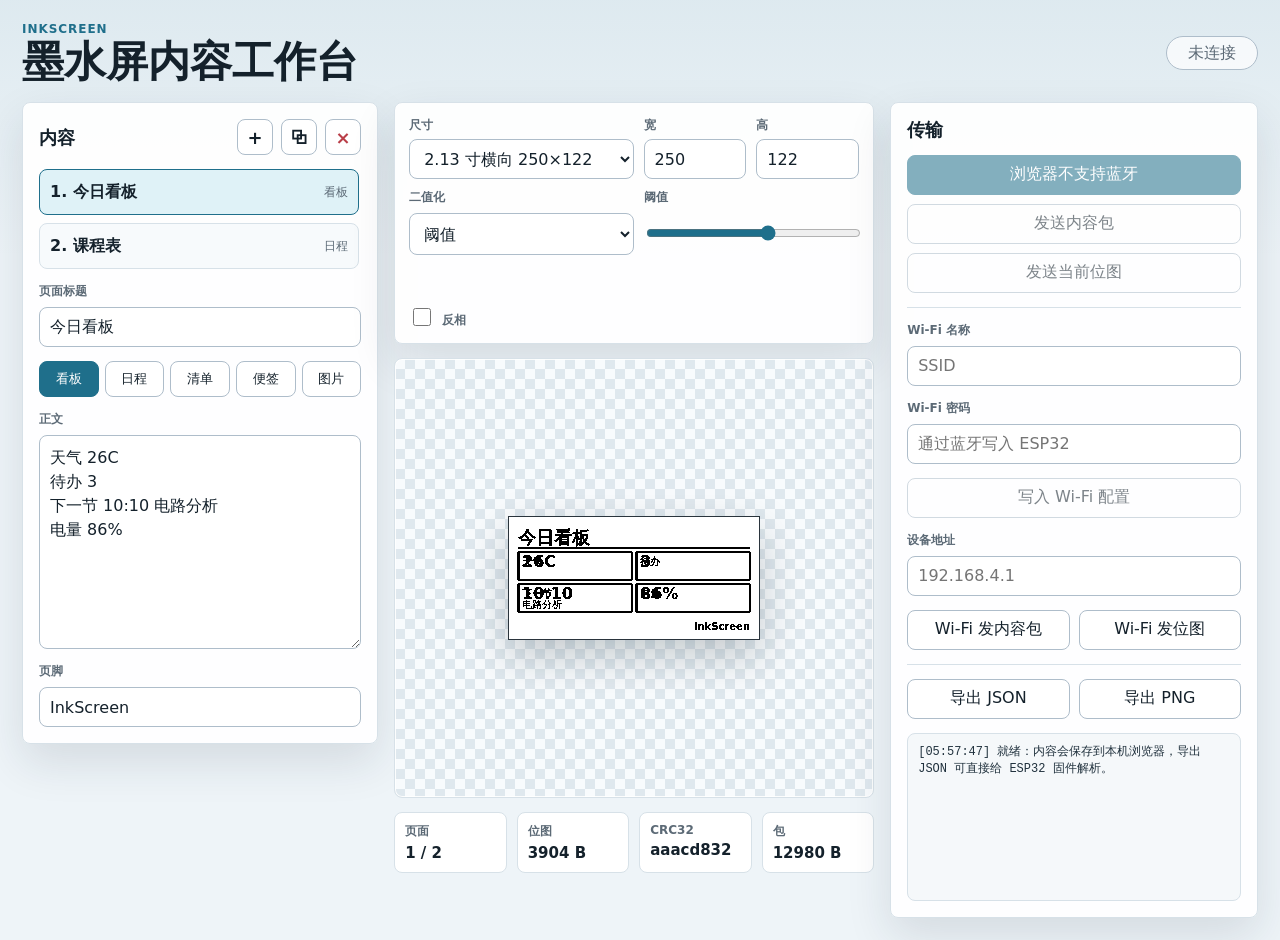
==== index.html @ ac622b63 "Build InkScreen Studio mobile tool" ====
<!doctype html>
<html lang="zh-CN">
  <head>
    <meta charset="utf-8">
    <meta name="viewport" content="width=device-width, initial-scale=1, viewport-fit=cover">
    <meta name="theme-color" content="#eef4f8">
    <title>InkScreen Studio</title>
    <link rel="manifest" href="./manifest.json">
    <link rel="stylesheet" href="./styles.css">
  </head>
  <body>
    <main class="app-shell">
      <header class="topbar">
        <div>
          <p class="eyebrow">InkScreen</p>
          <h1>墨水屏内容工作台</h1>
        </div>
        <div class="status-pill" id="connectionStatus">未连接</div>
      </header>

      <section class="workspace">
        <aside class="panel editor-panel">
          <div class="panel-head">
            <h2>内容</h2>
            <div class="mini-actions">
              <button id="addPageButton" class="icon-button" type="button" title="新增页面" aria-label="新增页面">+</button>
              <button id="duplicatePageButton" class="icon-button" type="button" title="复制页面" aria-label="复制页面">⧉</button>
              <button id="deletePageButton" class="icon-button danger" type="button" title="删除页面" aria-label="删除页面">×</button>
            </div>
          </div>

          <div class="page-list" id="pageList" aria-label="页面列表"></div>

          <label class="field">
            <span>页面标题</span>
            <input id="pageTitleInput" type="text" maxlength="40" autocomplete="off">
          </label>

          <div class="segmented" role="tablist" aria-label="页面类型">
            <button class="segment active" type="button" data-kind="dashboard">看板</button>
            <button class="segment" type="button" data-kind="agenda">日程</button>
            <button class="segment" type="button" data-kind="checklist">清单</button>
            <button class="segment" type="button" data-kind="quote">便签</button>
            <button class="segment" type="button" data-kind="image">图片</button>
          </div>

          <label class="field">
            <span>正文</span>
            <textarea id="bodyInput" rows="8" spellcheck="false"></textarea>
          </label>

          <label class="field">
            <span>页脚</span>
            <input id="footerInput" type="text" maxlength="32" autocomplete="off">
          </label>

          <label class="field image-field" id="imageField">
            <span>图片</span>
            <input id="imageInput" type="file" accept="image/*">
          </label>
        </aside>

        <section class="preview-column">
          <div class="panel toolbar">
            <label class="field compact">
              <span>尺寸</span>
              <select id="presetInput">
                <option value="250x122">2.13 寸横向 250×122</option>
                <option value="122x250">2.13 寸纵向 122×250</option>
                <option value="296x128">2.9 寸 296×128</option>
                <option value="400x300">4.2 寸 400×300</option>
                <option value="custom">自定义</option>
              </select>
            </label>
            <label class="field compact">
              <span>宽</span>
              <input id="widthInput" type="number" min="64" max="1200" step="1" value="250">
            </label>
            <label class="field compact">
              <span>高</span>
              <input id="heightInput" type="number" min="64" max="1200" step="1" value="122">
            </label>
            <label class="field compact">
              <span>二值化</span>
              <select id="ditherInput">
                <option value="threshold">阈值</option>
                <option value="floyd">抖动</option>
              </select>
            </label>
            <label class="field compact threshold-field">
              <span>阈值</span>
              <input id="thresholdInput" type="range" min="64" max="224" value="156">
            </label>
            <label class="toggle">
              <input id="invertInput" type="checkbox">
              <span>反相</span>
            </label>
          </div>

          <div class="preview-frame">
            <canvas id="previewCanvas" width="250" height="122"></canvas>
          </div>

          <div class="metric-strip">
            <div>
              <span>页面</span>
              <strong id="pageMetric">1 / 1</strong>
            </div>
            <div>
              <span>位图</span>
              <strong id="payloadSize">3813 B</strong>
            </div>
            <div>
              <span>CRC32</span>
              <strong id="crcValue">-</strong>
            </div>
            <div>
              <span>包</span>
              <strong id="packageSize">-</strong>
            </div>
          </div>
        </section>

        <aside class="panel transport-panel">
          <div class="panel-head">
            <h2>传输</h2>
          </div>

          <div class="action-group">
            <button id="bleConnectButton" class="primary" type="button">连接蓝牙</button>
            <button id="blePackageButton" type="button">发送内容包</button>
            <button id="bleBitmapButton" type="button">发送当前位图</button>
          </div>

          <div class="divider"></div>

          <label class="field">
            <span>Wi-Fi 名称</span>
            <input id="ssidInput" type="text" autocomplete="off" placeholder="SSID">
          </label>
          <label class="field">
            <span>Wi-Fi 密码</span>
            <input id="passwordInput" type="password" autocomplete="current-password" placeholder="通过蓝牙写入 ESP32">
          </label>
          <button id="wifiConfigButton" type="button">写入 Wi-Fi 配置</button>

          <label class="field">
            <span>设备地址</span>
            <input id="deviceIpInput" type="text" inputmode="url" autocomplete="off" placeholder="192.168.4.1">
          </label>
          <div class="action-grid">
            <button id="wifiPackageButton" type="button">Wi-Fi 发内容包</button>
            <button id="wifiBitmapButton" type="button">Wi-Fi 发位图</button>
          </div>

          <div class="divider"></div>

          <div class="action-grid">
            <button id="downloadPackageButton" type="button">导出 JSON</button>
            <button id="downloadPngButton" type="button">导出 PNG</button>
          </div>

          <pre id="logOutput" class="log-output" aria-live="polite"></pre>
        </aside>
      </section>
    </main>

    <script src="./app.js" defer></script>
  </body>
</html>
---- styles.css ----
:root {
  color-scheme: light;
  --bg: #eef4f8;
  --surface: #ffffff;
  --surface-soft: #f7fafc;
  --ink: #14212b;
  --muted: #5c6a76;
  --line: #d7e1e8;
  --line-strong: #aebdca;
  --accent: #1f6f8b;
  --accent-strong: #155a71;
  --accent-soft: #dff2f7;
  --warm: #e36f3e;
  --danger: #b93e48;
  --shadow: 0 18px 45px rgba(24, 43, 58, 0.12);
  font-family: Inter, ui-sans-serif, system-ui, -apple-system, BlinkMacSystemFont, "Segoe UI", sans-serif;
}

* {
  box-sizing: border-box;
}

html {
  min-height: 100%;
  background: var(--bg);
}

body {
  min-height: 100%;
  margin: 0;
  color: var(--ink);
  background:
    linear-gradient(180deg, rgba(31, 111, 139, 0.08), rgba(31, 111, 139, 0) 260px),
    var(--bg);
}

button,
input,
select,
textarea {
  font: inherit;
}

button {
  min-height: 40px;
  border: 1px solid var(--line-strong);
  border-radius: 8px;
  padding: 0 14px;
  color: var(--ink);
  background: var(--surface);
  cursor: pointer;
  white-space: nowrap;
  transition: border-color 140ms ease, background 140ms ease, color 140ms ease, transform 140ms ease;
}

button:hover:not(:disabled) {
  border-color: var(--accent);
  background: #f5fbfd;
}

button:active:not(:disabled) {
  transform: translateY(1px);
}

button:disabled {
  cursor: not-allowed;
  opacity: 0.55;
}

button.primary {
  border-color: var(--accent);
  color: #ffffff;
  background: var(--accent);
}

button.primary:hover:not(:disabled) {
  background: var(--accent-strong);
}

.app-shell {
  width: min(1500px, 100%);
  min-height: 100vh;
  margin: 0 auto;
  padding: 22px;
}

.topbar {
  display: flex;
  align-items: center;
  justify-content: space-between;
  gap: 18px;
  margin-bottom: 18px;
}

.eyebrow {
  margin: 0 0 3px;
  color: var(--accent);
  font-size: 12px;
  font-weight: 800;
  letter-spacing: 0.08em;
  text-transform: uppercase;
}

h1,
h2 {
  margin: 0;
  letter-spacing: 0;
}

h1 {
  font-size: clamp(26px, 3.6vw, 42px);
  line-height: 1.08;
}

h2 {
  font-size: 18px;
  line-height: 1.2;
}

.status-pill {
  display: inline-flex;
  align-items: center;
  justify-content: center;
  min-height: 34px;
  min-width: 92px;
  border: 1px solid var(--line-strong);
  border-radius: 999px;
  padding: 0 14px;
  color: var(--muted);
  background: rgba(255, 255, 255, 0.72);
}

.status-pill.is-connected {
  border-color: #78a96b;
  color: #315d27;
  background: #edf7ea;
}

.workspace {
  display: grid;
  grid-template-columns: minmax(280px, 0.92fr) minmax(360px, 1.24fr) minmax(280px, 0.95fr);
  gap: 16px;
  align-items: start;
}

.panel {
  border: 1px solid var(--line);
  border-radius: 8px;
  background: rgba(255, 255, 255, 0.94);
  box-shadow: var(--shadow);
}

.editor-panel,
.transport-panel {
  display: grid;
  gap: 14px;
  padding: 16px;
}

.panel-head {
  display: flex;
  align-items: center;
  justify-content: space-between;
  gap: 12px;
}

.mini-actions {
  display: flex;
  gap: 8px;
}

.icon-button {
  width: 36px;
  min-width: 36px;
  height: 36px;
  min-height: 36px;
  padding: 0;
  display: inline-grid;
  place-items: center;
  font-size: 18px;
  font-weight: 800;
}

.icon-button.danger {
  color: var(--danger);
}

.page-list {
  display: grid;
  gap: 8px;
  max-height: 210px;
  overflow: auto;
  padding-right: 2px;
}

.page-item {
  display: grid;
  grid-template-columns: 1fr auto;
  align-items: center;
  gap: 10px;
  min-height: 46px;
  width: 100%;
  border-color: var(--line);
  padding: 6px 10px;
  text-align: left;
  background: var(--surface-soft);
}

.page-item.is-active {
  border-color: var(--accent);
  background: var(--accent-soft);
}

.page-title {
  min-width: 0;
  overflow: hidden;
  color: var(--ink);
  font-weight: 750;
  text-overflow: ellipsis;
}

.page-kind {
  color: var(--muted);
  font-size: 12px;
}

.field {
  display: grid;
  gap: 7px;
  min-width: 0;
}

.field > span,
.toggle > span {
  color: var(--muted);
  font-size: 12px;
  font-weight: 750;
}

input,
select,
textarea {
  width: 100%;
  border: 1px solid var(--line-strong);
  border-radius: 8px;
  color: var(--ink);
  background: #ffffff;
  outline: none;
}

input,
select {
  min-height: 40px;
  padding: 0 10px;
}

textarea {
  min-height: 180px;
  resize: vertical;
  padding: 10px;
  line-height: 1.5;
}

input:focus,
select:focus,
textarea:focus {
  border-color: var(--accent);
  box-shadow: 0 0 0 3px rgba(31, 111, 139, 0.13);
}

.segmented {
  display: grid;
  grid-template-columns: repeat(5, minmax(0, 1fr));
  gap: 6px;
}

.segment {
  min-width: 0;
  min-height: 36px;
  padding: 0 6px;
  font-size: 13px;
}

.segment.active {
  border-color: var(--accent);
  color: #ffffff;
  background: var(--accent);
}

.image-field.is-hidden {
  display: none;
}

.preview-column {
  display: grid;
  gap: 14px;
}

.toolbar {
  display: grid;
  grid-template-columns: minmax(160px, 1.2fr) minmax(76px, 0.55fr) minmax(76px, 0.55fr);
  gap: 10px;
  padding: 14px;
}

.field.compact {
  gap: 5px;
}

.threshold-field {
  grid-column: span 2;
}

input[type="range"] {
  padding: 0;
  accent-color: var(--accent);
}

.toggle {
  display: flex;
  align-items: end;
  gap: 8px;
  min-height: 64px;
}

.toggle input {
  width: 18px;
  min-height: 18px;
  accent-color: var(--accent);
}

.preview-frame {
  display: grid;
  place-items: center;
  min-height: 440px;
  border: 1px solid var(--line);
  border-radius: 8px;
  padding: 22px;
  background:
    linear-gradient(45deg, #dfe8ee 25%, transparent 25%),
    linear-gradient(-45deg, #dfe8ee 25%, transparent 25%),
    linear-gradient(45deg, transparent 75%, #dfe8ee 75%),
    linear-gradient(-45deg, transparent 75%, #dfe8ee 75%),
    #f8fbfd;
  background-position: 0 0, 0 10px, 10px -10px, -10px 0;
  background-size: 20px 20px;
  box-shadow: inset 0 0 0 1px rgba(255, 255, 255, 0.9);
}

#previewCanvas {
  max-width: 100%;
  max-height: min(70vh, 520px);
  border: 1px solid #2a343c;
  background: #ffffff;
  image-rendering: pixelated;
  box-shadow: 0 16px 40px rgba(13, 27, 37, 0.22);
}

.metric-strip {
  display: grid;
  grid-template-columns: repeat(4, minmax(0, 1fr));
  gap: 10px;
}

.metric-strip > div {
  min-width: 0;
  border: 1px solid var(--line);
  border-radius: 8px;
  padding: 10px;
  background: var(--surface);
}

.metric-strip span {
  display: block;
  margin-bottom: 4px;
  color: var(--muted);
  font-size: 12px;
  font-weight: 750;
}

.metric-strip strong {
  display: block;
  overflow: hidden;
  font-size: 15px;
  text-overflow: ellipsis;
}

.action-group,
.action-grid {
  display: grid;
  gap: 9px;
}

.action-grid {
  grid-template-columns: repeat(2, minmax(0, 1fr));
}

.action-grid button {
  min-width: 0;
  padding-inline: 10px;
}

.divider {
  height: 1px;
  background: var(--line);
}

.log-output {
  min-height: 168px;
  max-height: 250px;
  margin: 0;
  overflow: auto;
  border: 1px solid var(--line);
  border-radius: 8px;
  padding: 10px;
  color: #20313d;
  background: #f5f8fa;
  font: 12px/1.45 ui-monospace, SFMono-Regular, Menlo, Consolas, monospace;
  white-space: pre-wrap;
}

@media (max-width: 1180px) {
  .workspace {
    grid-template-columns: minmax(280px, 0.95fr) minmax(420px, 1.25fr);
  }

  .transport-panel {
    grid-column: 1 / -1;
  }
}

@media (max-width: 820px) {
  .app-shell {
    padding: 14px;
  }

  .topbar {
    align-items: flex-start;
    flex-direction: column;
  }

  .workspace {
    grid-template-columns: 1fr;
  }

  .toolbar {
    grid-template-columns: repeat(2, minmax(0, 1fr));
  }

  .threshold-field,
  .toggle {
    grid-column: span 1;
  }

  .preview-frame {
    min-height: 300px;
    padding: 14px;
  }

  .metric-strip {
    grid-template-columns: repeat(2, minmax(0, 1fr));
  }

  .segmented {
    grid-template-columns: repeat(3, minmax(0, 1fr));
  }
}

@media (max-width: 480px) {
  h1 {
    font-size: 26px;
  }

  .toolbar,
  .action-grid,
  .metric-strip {
    grid-template-columns: 1fr;
  }

  .segmented {
    grid-template-columns: repeat(2, minmax(0, 1fr));
  }
}
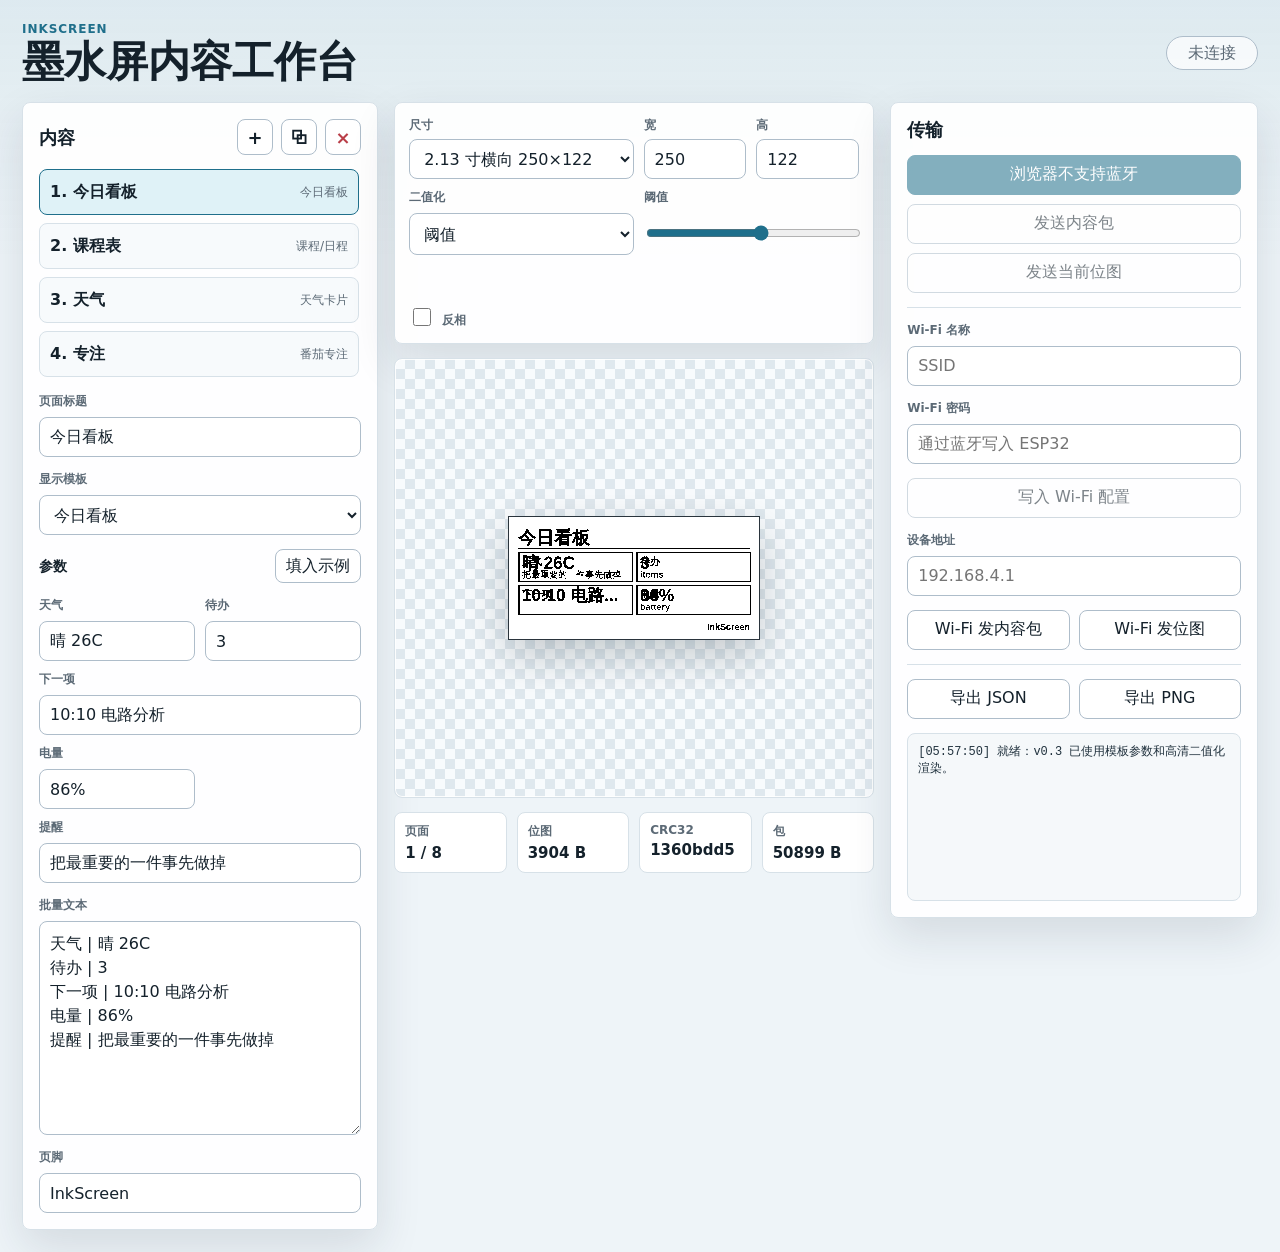
==== commit 013a57dc: "Improve e-paper rendering and template params" ====
--- a/index.html
+++ b/index.html
@@ -36,16 +36,20 @@
             <input id="pageTitleInput" type="text" maxlength="40" autocomplete="off">
           </label>
 
-          <div class="segmented" role="tablist" aria-label="页面类型">
-            <button class="segment active" type="button" data-kind="dashboard">看板</button>
-            <button class="segment" type="button" data-kind="agenda">日程</button>
-            <button class="segment" type="button" data-kind="checklist">清单</button>
-            <button class="segment" type="button" data-kind="quote">便签</button>
-            <button class="segment" type="button" data-kind="image">图片</button>
+          <label class="field">
+            <span>显示模板</span>
+            <select id="templateInput"></select>
+          </label>
+
+          <div class="param-head">
+            <h3>参数</h3>
+            <button id="sampleButton" type="button">填入示例</button>
           </div>
 
+          <div class="param-editor" id="paramEditor"></div>
+
           <label class="field">
-            <span>正文</span>
+            <span>批量文本</span>
             <textarea id="bodyInput" rows="8" spellcheck="false"></textarea>
           </label>
 
--- a/styles.css
+++ b/styles.css
@@ -102,7 +102,8 @@
 }
 
 h1,
-h2 {
+h2,
+h3 {
   margin: 0;
   letter-spacing: 0;
 }
@@ -114,6 +115,11 @@
 
 h2 {
   font-size: 18px;
+  line-height: 1.2;
+}
+
+h3 {
+  font-size: 14px;
   line-height: 1.2;
 }
 
@@ -289,6 +295,38 @@
 
 .image-field.is-hidden {
   display: none;
+}
+
+.param-head {
+  display: flex;
+  align-items: center;
+  justify-content: space-between;
+  gap: 10px;
+}
+
+.param-head button {
+  min-height: 34px;
+  padding-inline: 10px;
+}
+
+.param-editor {
+  display: grid;
+  grid-template-columns: repeat(2, minmax(0, 1fr));
+  gap: 10px;
+}
+
+.param-editor .field.wide {
+  grid-column: 1 / -1;
+}
+
+.param-editor textarea {
+  min-height: 92px;
+}
+
+.param-editor input[type="checkbox"] {
+  width: 18px;
+  min-height: 18px;
+  accent-color: var(--accent);
 }
 
 .preview-column {
@@ -464,6 +502,10 @@
   .segmented {
     grid-template-columns: repeat(3, minmax(0, 1fr));
   }
+
+  .param-editor {
+    grid-template-columns: 1fr;
+  }
 }
 
 @media (max-width: 480px) {
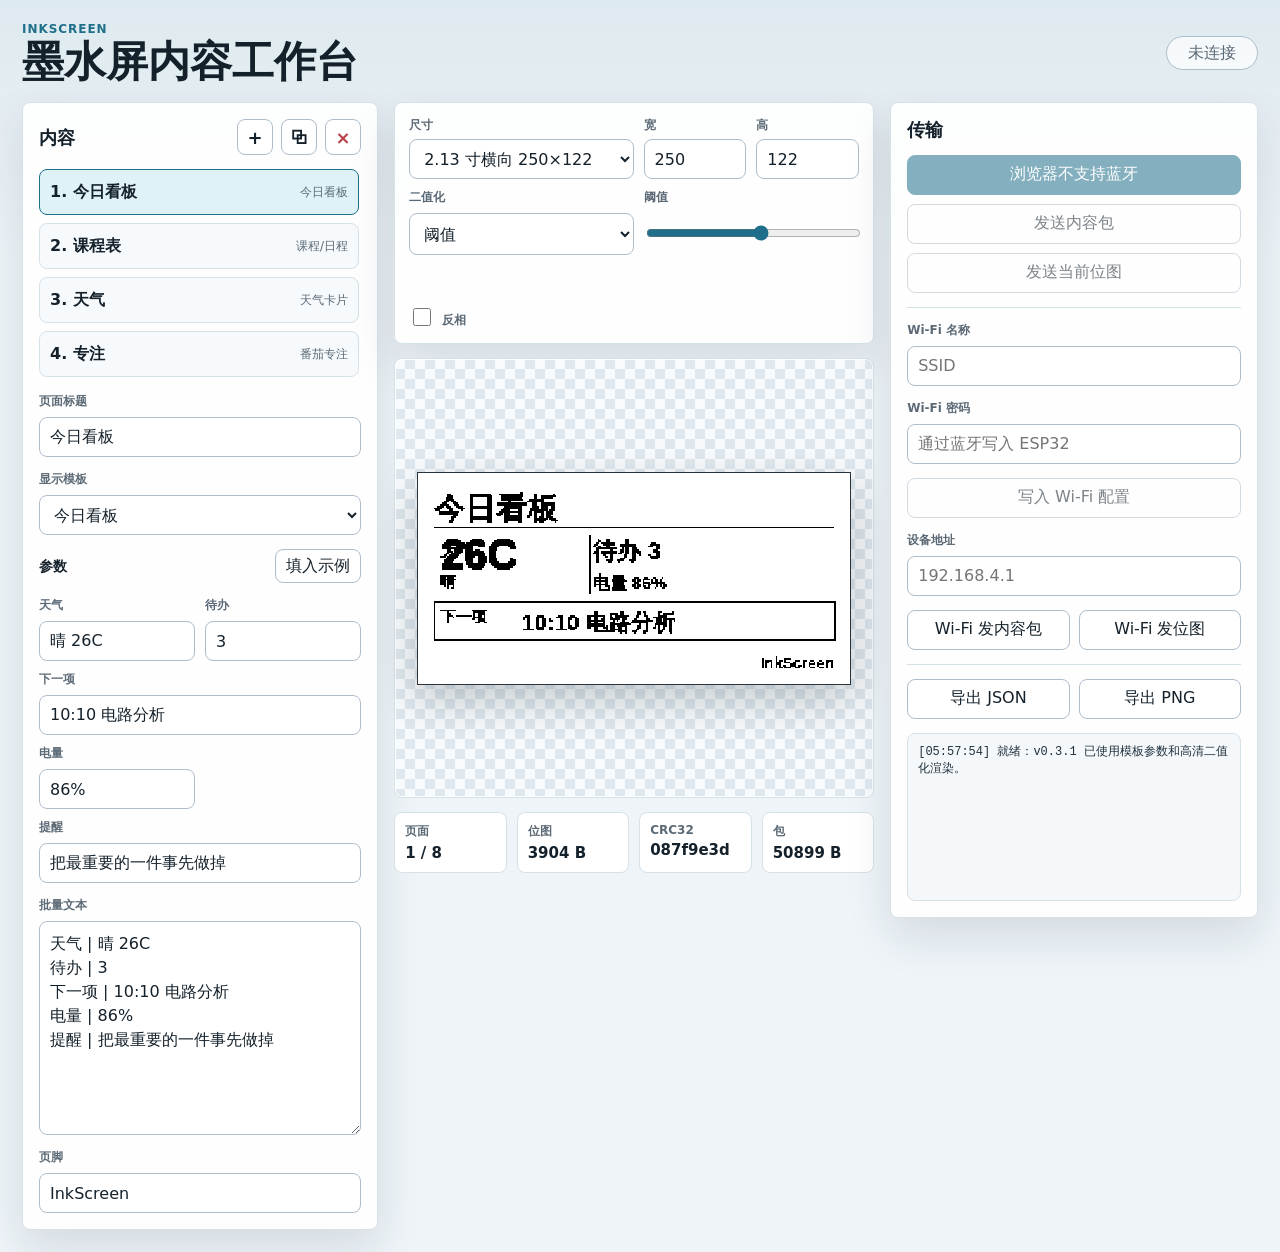
==== commit c7507ab8: "Fix e-paper preview clarity and cache refresh" ====
--- a/index.html
+++ b/index.html
@@ -5,8 +5,8 @@
     <meta name="viewport" content="width=device-width, initial-scale=1, viewport-fit=cover">
     <meta name="theme-color" content="#eef4f8">
     <title>InkScreen Studio</title>
-    <link rel="manifest" href="./manifest.json">
-    <link rel="stylesheet" href="./styles.css">
+    <link rel="manifest" href="./manifest.json?v=0.3.1">
+    <link rel="stylesheet" href="./styles.css?v=0.3.1">
   </head>
   <body>
     <main class="app-shell">
@@ -169,6 +169,6 @@
       </section>
     </main>
 
-    <script src="./app.js" defer></script>
+    <script src="./app.js?v=0.3.1" defer></script>
   </body>
 </html>
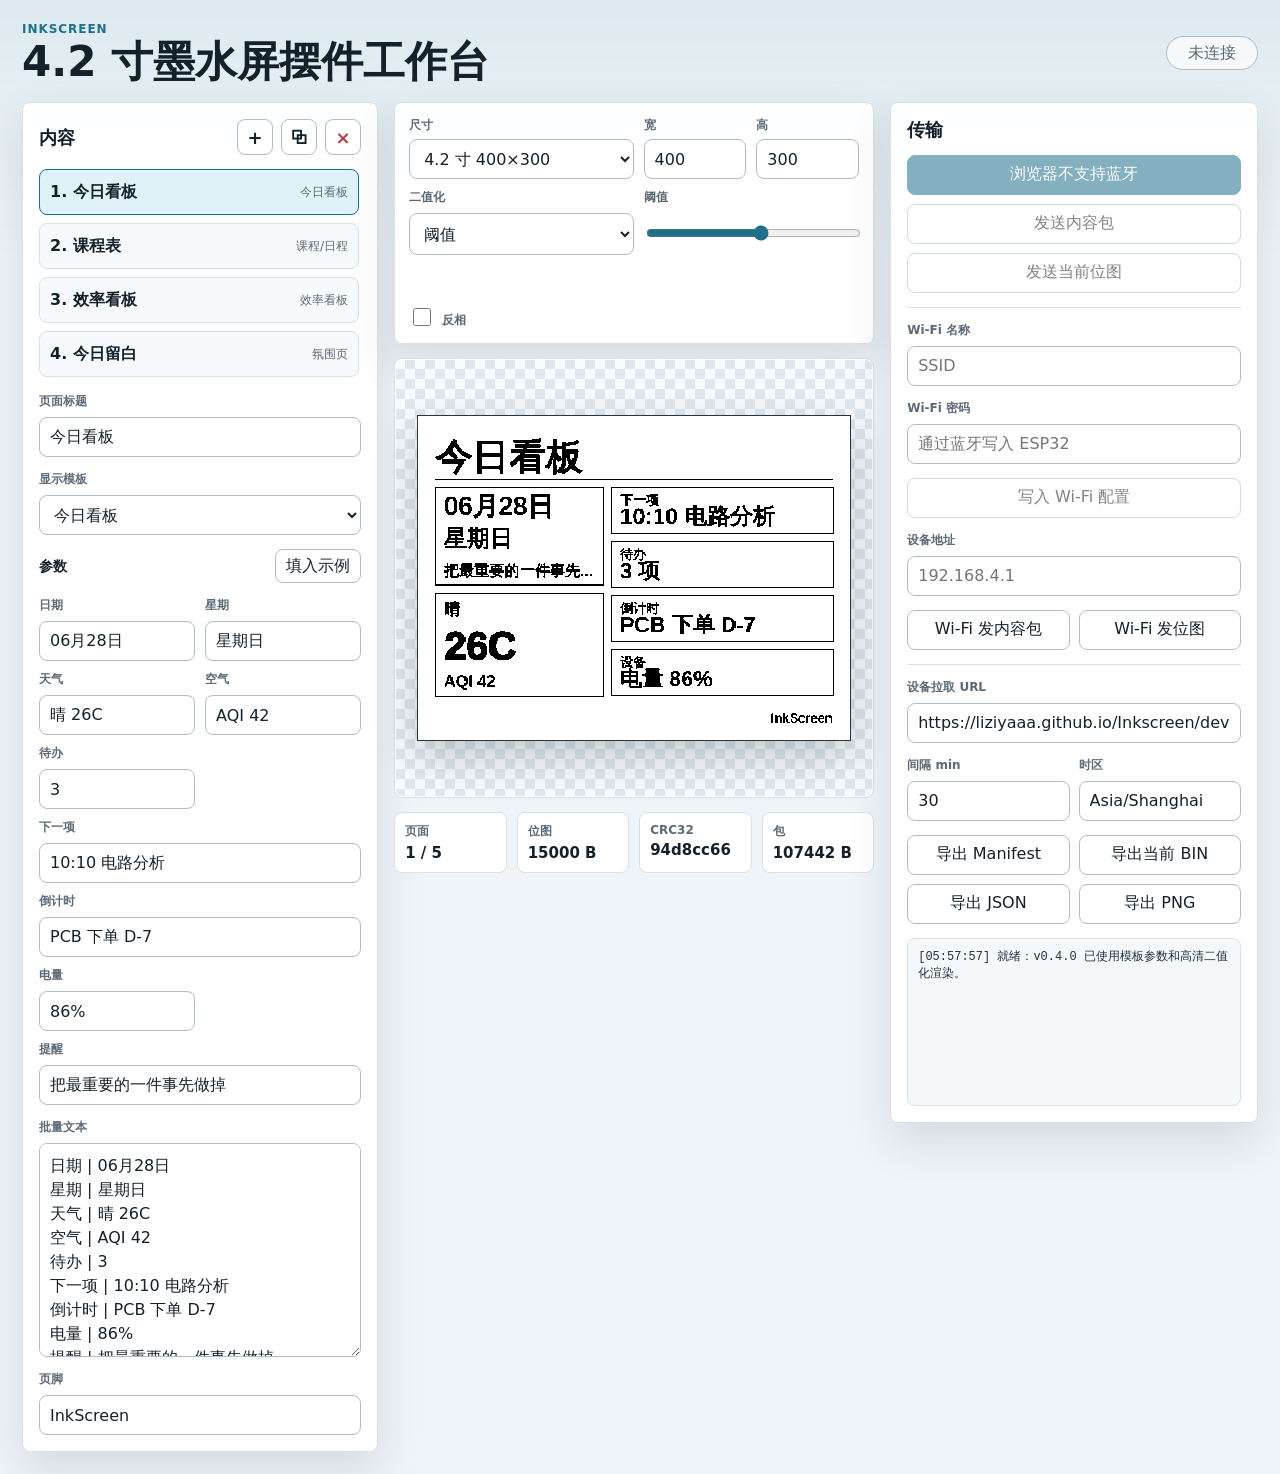
==== commit 6369956b: "Update studio for 4.2 inch ESP32 display" ====
--- a/index.html
+++ b/index.html
@@ -5,15 +5,15 @@
     <meta name="viewport" content="width=device-width, initial-scale=1, viewport-fit=cover">
     <meta name="theme-color" content="#eef4f8">
     <title>InkScreen Studio</title>
-    <link rel="manifest" href="./manifest.json?v=0.3.1">
-    <link rel="stylesheet" href="./styles.css?v=0.3.1">
+    <link rel="manifest" href="./manifest.json?v=0.4.0">
+    <link rel="stylesheet" href="./styles.css?v=0.4.0">
   </head>
   <body>
     <main class="app-shell">
       <header class="topbar">
         <div>
           <p class="eyebrow">InkScreen</p>
-          <h1>墨水屏内容工作台</h1>
+          <h1>4.2 寸墨水屏摆件工作台</h1>
         </div>
         <div class="status-pill" id="connectionStatus">未连接</div>
       </header>
@@ -69,20 +69,20 @@
             <label class="field compact">
               <span>尺寸</span>
               <select id="presetInput">
+                <option value="400x300">4.2 寸 400×300</option>
                 <option value="250x122">2.13 寸横向 250×122</option>
                 <option value="122x250">2.13 寸纵向 122×250</option>
                 <option value="296x128">2.9 寸 296×128</option>
-                <option value="400x300">4.2 寸 400×300</option>
                 <option value="custom">自定义</option>
               </select>
             </label>
             <label class="field compact">
               <span>宽</span>
-              <input id="widthInput" type="number" min="64" max="1200" step="1" value="250">
+              <input id="widthInput" type="number" min="64" max="1200" step="1" value="400">
             </label>
             <label class="field compact">
               <span>高</span>
-              <input id="heightInput" type="number" min="64" max="1200" step="1" value="122">
+              <input id="heightInput" type="number" min="64" max="1200" step="1" value="300">
             </label>
             <label class="field compact">
               <span>二值化</span>
@@ -102,7 +102,7 @@
           </div>
 
           <div class="preview-frame">
-            <canvas id="previewCanvas" width="250" height="122"></canvas>
+            <canvas id="previewCanvas" width="400" height="300"></canvas>
           </div>
 
           <div class="metric-strip">
@@ -112,7 +112,7 @@
             </div>
             <div>
               <span>位图</span>
-              <strong id="payloadSize">3813 B</strong>
+              <strong id="payloadSize">15000 B</strong>
             </div>
             <div>
               <span>CRC32</span>
@@ -159,7 +159,24 @@
 
           <div class="divider"></div>
 
+          <label class="field">
+            <span>设备拉取 URL</span>
+            <input id="manifestUrlInput" type="text" inputmode="url" autocomplete="off" placeholder="https://.../device/manifest.json">
+          </label>
+          <div class="auto-grid">
+            <label class="field">
+              <span>间隔 min</span>
+              <input id="updateIntervalInput" type="number" min="5" max="1440" step="5" value="30">
+            </label>
+            <label class="field">
+              <span>时区</span>
+              <input id="timezoneInput" type="text" autocomplete="off" value="Asia/Shanghai">
+            </label>
+          </div>
+
           <div class="action-grid">
+            <button id="downloadManifestButton" type="button">导出 Manifest</button>
+            <button id="downloadBinButton" type="button">导出当前 BIN</button>
             <button id="downloadPackageButton" type="button">导出 JSON</button>
             <button id="downloadPngButton" type="button">导出 PNG</button>
           </div>
@@ -169,6 +186,6 @@
       </section>
     </main>
 
-    <script src="./app.js?v=0.3.1" defer></script>
+    <script src="./app.js?v=0.4.0" defer></script>
   </body>
 </html>
--- a/styles.css
+++ b/styles.css
@@ -150,6 +150,7 @@
 }
 
 .panel {
+  min-width: 0;
   border: 1px solid var(--line);
   border-radius: 8px;
   background: rgba(255, 255, 255, 0.94);
@@ -168,10 +169,12 @@
   align-items: center;
   justify-content: space-between;
   gap: 12px;
+  min-width: 0;
 }
 
 .mini-actions {
   display: flex;
+  flex-shrink: 0;
   gap: 8px;
 }
 
@@ -201,7 +204,7 @@
 
 .page-item {
   display: grid;
-  grid-template-columns: 1fr auto;
+  grid-template-columns: minmax(0, 1fr) auto;
   align-items: center;
   gap: 10px;
   min-height: 46px;
@@ -424,12 +427,14 @@
 }
 
 .action-group,
-.action-grid {
+.action-grid,
+.auto-grid {
   display: grid;
   gap: 9px;
 }
 
-.action-grid {
+.action-grid,
+.auto-grid {
   grid-template-columns: repeat(2, minmax(0, 1fr));
 }
 
@@ -509,12 +514,78 @@
 }
 
 @media (max-width: 480px) {
+  html,
+  body {
+    max-width: 100%;
+    overflow-x: hidden;
+  }
+
   h1 {
     font-size: 26px;
   }
 
+  .app-shell {
+    width: 100vw;
+    max-width: 100vw;
+    padding: 10px;
+  }
+
+  .workspace,
+  .panel {
+    width: 100%;
+    max-width: calc(100vw - 20px);
+  }
+
+  .editor-panel,
+  .transport-panel,
+  .toolbar {
+    padding: 10px;
+  }
+
+  .mini-actions {
+    gap: 4px;
+  }
+
+  .panel-head,
+  .param-head {
+    align-items: flex-start;
+    flex-wrap: wrap;
+  }
+
+  .param-head {
+    display: grid;
+    grid-template-columns: 1fr;
+  }
+
+  .mini-actions,
+  .param-head button {
+    margin-top: 4px;
+  }
+
+  .mini-actions {
+    width: 100%;
+    justify-content: flex-start;
+  }
+
+  .icon-button {
+    width: 30px;
+    min-width: 30px;
+    height: 30px;
+    min-height: 30px;
+  }
+
+  .page-kind {
+    display: none;
+  }
+
+  .param-head button {
+    width: max-content;
+    padding-inline: 8px;
+  }
+
   .toolbar,
   .action-grid,
+  .auto-grid,
   .metric-strip {
     grid-template-columns: 1fr;
   }
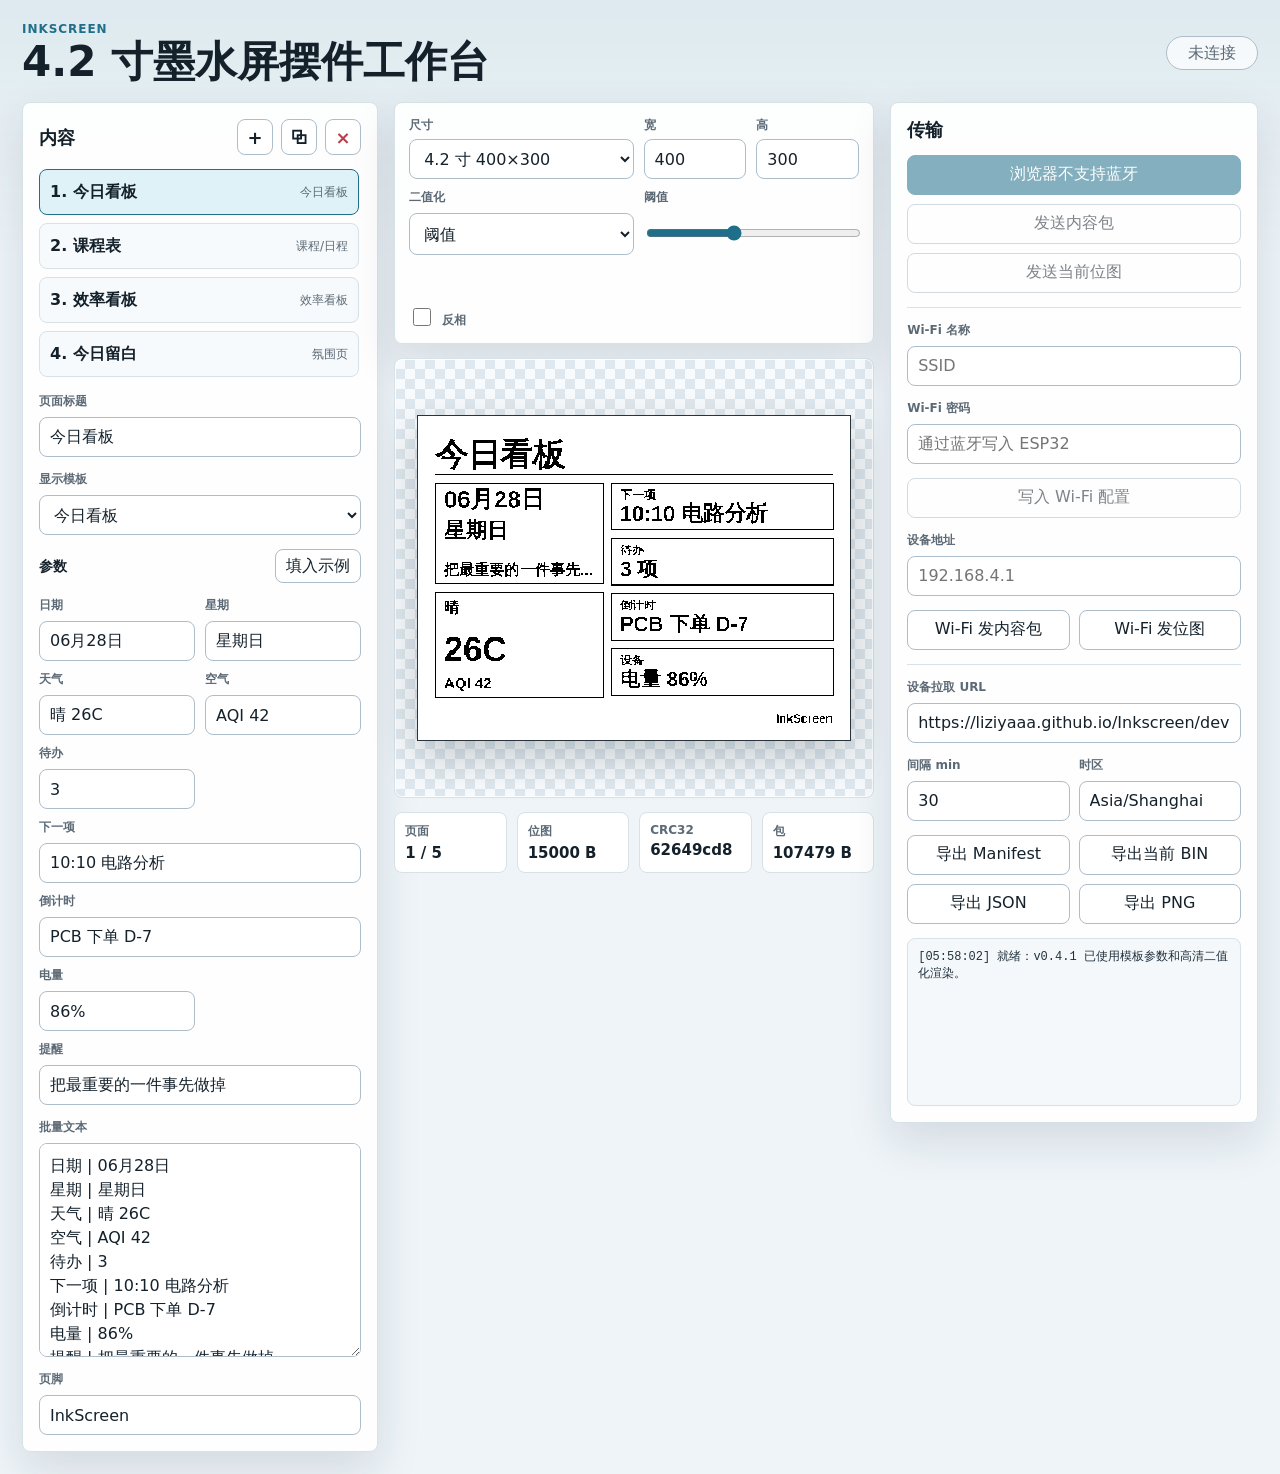
==== commit d91768ac: "Improve e-paper text rendering and template layout" ====
--- a/index.html
+++ b/index.html
@@ -5,8 +5,8 @@
     <meta name="viewport" content="width=device-width, initial-scale=1, viewport-fit=cover">
     <meta name="theme-color" content="#eef4f8">
     <title>InkScreen Studio</title>
-    <link rel="manifest" href="./manifest.json?v=0.4.0">
-    <link rel="stylesheet" href="./styles.css?v=0.4.0">
+    <link rel="manifest" href="./manifest.json?v=0.4.1">
+    <link rel="stylesheet" href="./styles.css?v=0.4.1">
   </head>
   <body>
     <main class="app-shell">
@@ -93,7 +93,7 @@
             </label>
             <label class="field compact threshold-field">
               <span>阈值</span>
-              <input id="thresholdInput" type="range" min="64" max="224" value="156">
+              <input id="thresholdInput" type="range" min="64" max="224" value="128">
             </label>
             <label class="toggle">
               <input id="invertInput" type="checkbox">
@@ -186,6 +186,6 @@
       </section>
     </main>
 
-    <script src="./app.js?v=0.4.0" defer></script>
+    <script src="./app.js?v=0.4.1" defer></script>
   </body>
 </html>
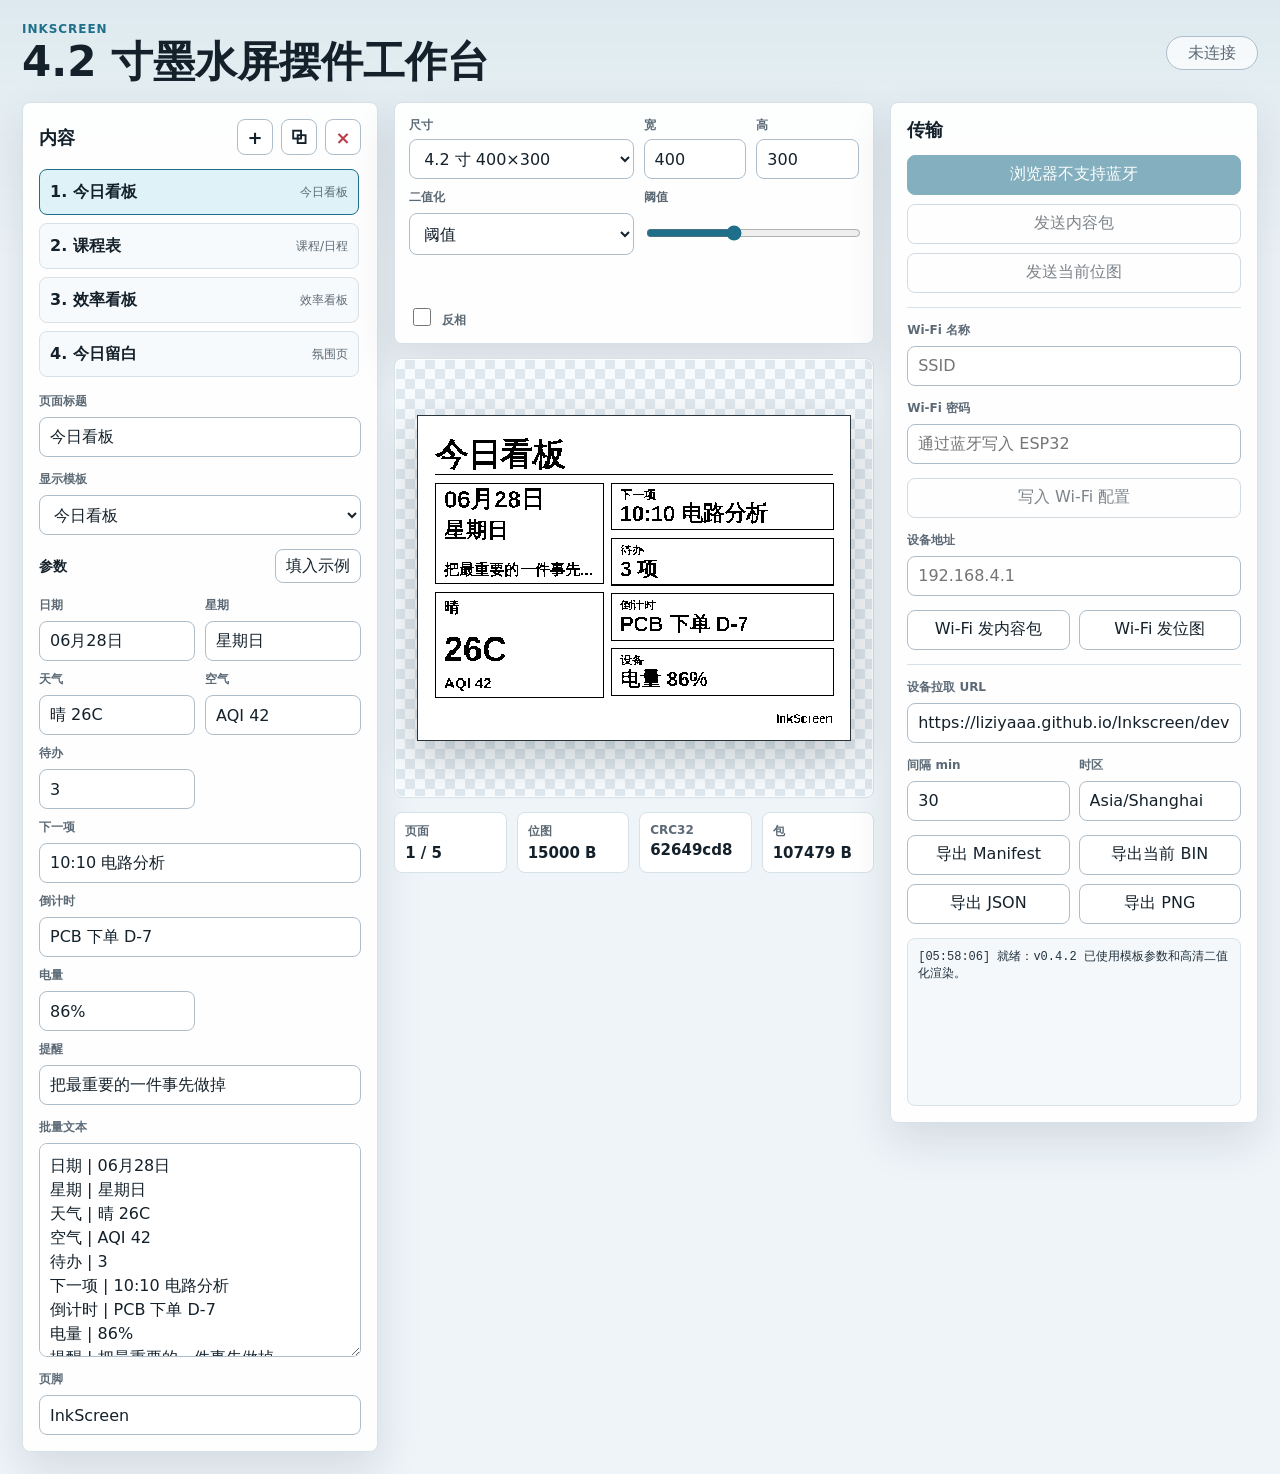
==== commit 3ba166e9: "Bump studio cache version" ====
--- a/index.html
+++ b/index.html
@@ -5,8 +5,8 @@
     <meta name="viewport" content="width=device-width, initial-scale=1, viewport-fit=cover">
     <meta name="theme-color" content="#eef4f8">
     <title>InkScreen Studio</title>
-    <link rel="manifest" href="./manifest.json?v=0.4.1">
-    <link rel="stylesheet" href="./styles.css?v=0.4.1">
+    <link rel="manifest" href="./manifest.json?v=0.4.2">
+    <link rel="stylesheet" href="./styles.css?v=0.4.2">
   </head>
   <body>
     <main class="app-shell">
@@ -186,6 +186,6 @@
       </section>
     </main>
 
-    <script src="./app.js?v=0.4.1" defer></script>
+    <script src="./app.js?v=0.4.2" defer></script>
   </body>
 </html>
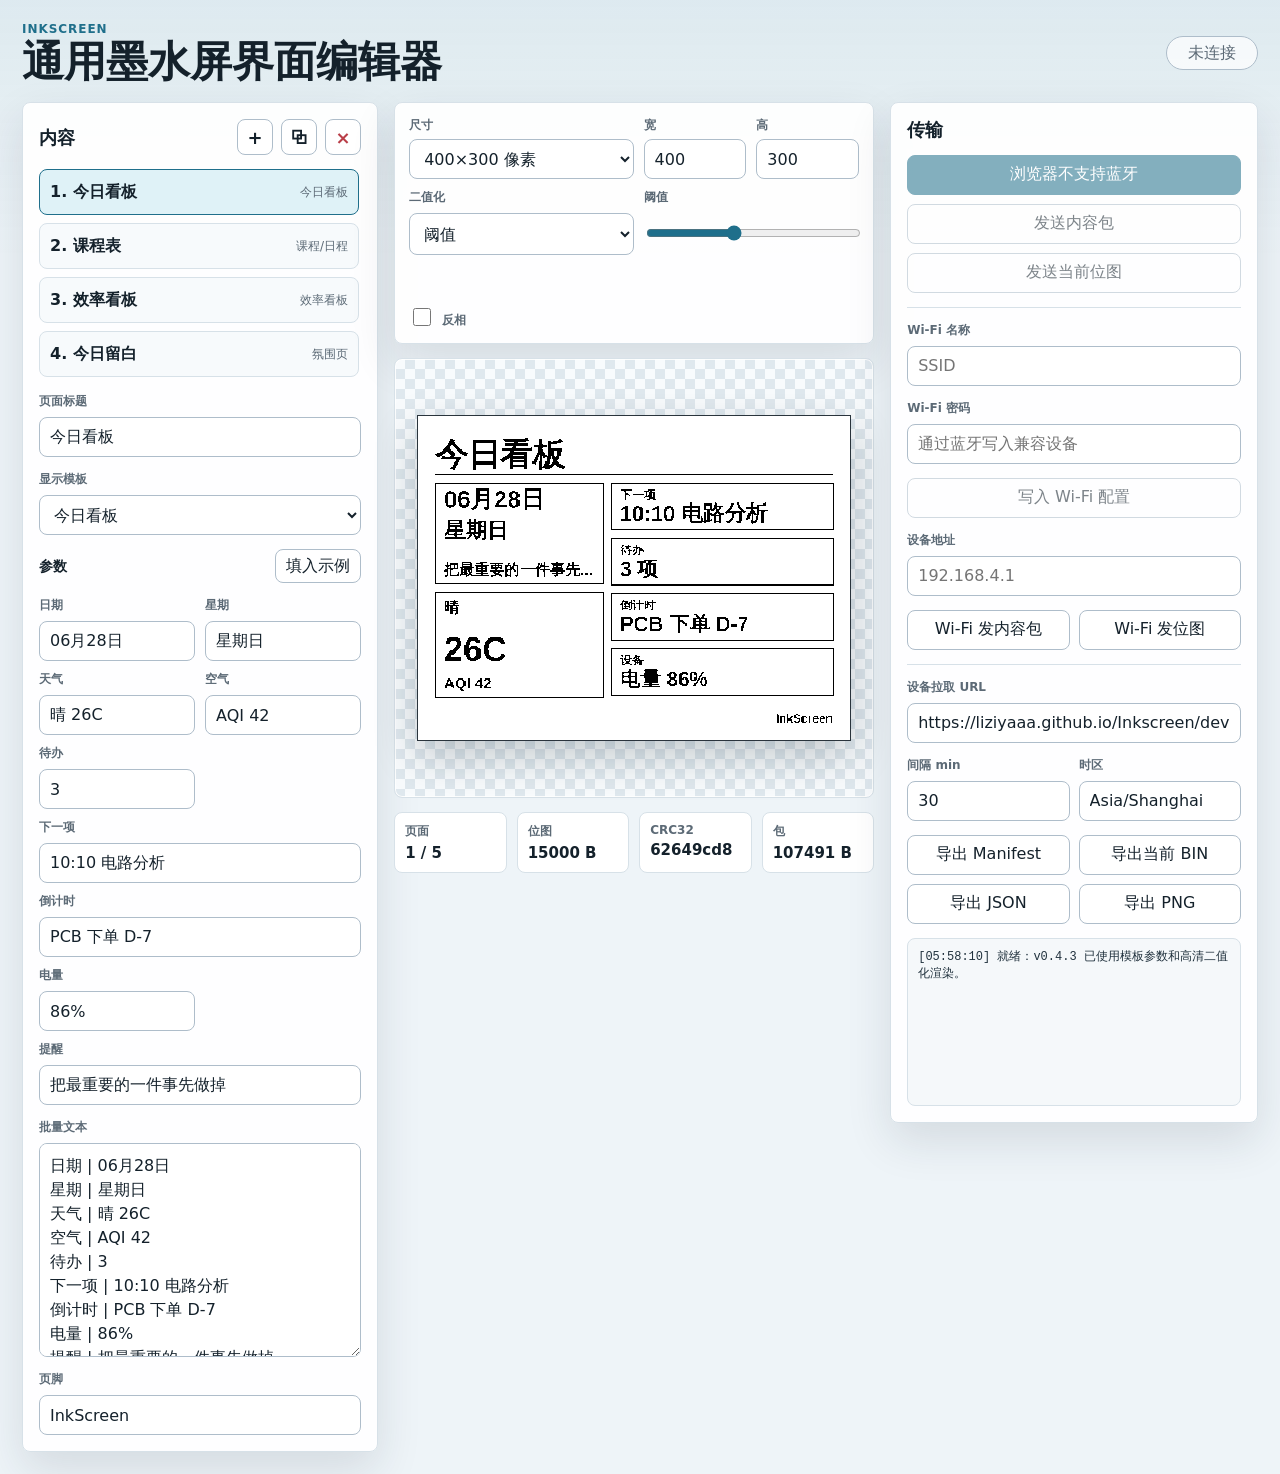
==== commit 50d2224d: "refactor: organize desk display project and general-purpose InkScreen editor" ====
--- a/index.html
+++ b/index.html
@@ -1,191 +1,30 @@
 <!doctype html>
 <html lang="zh-CN">
-  <head>
-    <meta charset="utf-8">
-    <meta name="viewport" content="width=device-width, initial-scale=1, viewport-fit=cover">
-    <meta name="theme-color" content="#eef4f8">
-    <title>InkScreen Studio</title>
-    <link rel="manifest" href="./manifest.json?v=0.4.2">
-    <link rel="stylesheet" href="./styles.css?v=0.4.2">
-  </head>
-  <body>
-    <main class="app-shell">
-      <header class="topbar">
-        <div>
-          <p class="eyebrow">InkScreen</p>
-          <h1>4.2 寸墨水屏摆件工作台</h1>
-        </div>
-        <div class="status-pill" id="connectionStatus">未连接</div>
-      </header>
-
-      <section class="workspace">
-        <aside class="panel editor-panel">
-          <div class="panel-head">
-            <h2>内容</h2>
-            <div class="mini-actions">
-              <button id="addPageButton" class="icon-button" type="button" title="新增页面" aria-label="新增页面">+</button>
-              <button id="duplicatePageButton" class="icon-button" type="button" title="复制页面" aria-label="复制页面">⧉</button>
-              <button id="deletePageButton" class="icon-button danger" type="button" title="删除页面" aria-label="删除页面">×</button>
-            </div>
-          </div>
-
-          <div class="page-list" id="pageList" aria-label="页面列表"></div>
-
-          <label class="field">
-            <span>页面标题</span>
-            <input id="pageTitleInput" type="text" maxlength="40" autocomplete="off">
-          </label>
-
-          <label class="field">
-            <span>显示模板</span>
-            <select id="templateInput"></select>
-          </label>
-
-          <div class="param-head">
-            <h3>参数</h3>
-            <button id="sampleButton" type="button">填入示例</button>
-          </div>
-
-          <div class="param-editor" id="paramEditor"></div>
-
-          <label class="field">
-            <span>批量文本</span>
-            <textarea id="bodyInput" rows="8" spellcheck="false"></textarea>
-          </label>
-
-          <label class="field">
-            <span>页脚</span>
-            <input id="footerInput" type="text" maxlength="32" autocomplete="off">
-          </label>
-
-          <label class="field image-field" id="imageField">
-            <span>图片</span>
-            <input id="imageInput" type="file" accept="image/*">
-          </label>
-        </aside>
-
-        <section class="preview-column">
-          <div class="panel toolbar">
-            <label class="field compact">
-              <span>尺寸</span>
-              <select id="presetInput">
-                <option value="400x300">4.2 寸 400×300</option>
-                <option value="250x122">2.13 寸横向 250×122</option>
-                <option value="122x250">2.13 寸纵向 122×250</option>
-                <option value="296x128">2.9 寸 296×128</option>
-                <option value="custom">自定义</option>
-              </select>
-            </label>
-            <label class="field compact">
-              <span>宽</span>
-              <input id="widthInput" type="number" min="64" max="1200" step="1" value="400">
-            </label>
-            <label class="field compact">
-              <span>高</span>
-              <input id="heightInput" type="number" min="64" max="1200" step="1" value="300">
-            </label>
-            <label class="field compact">
-              <span>二值化</span>
-              <select id="ditherInput">
-                <option value="threshold">阈值</option>
-                <option value="floyd">抖动</option>
-              </select>
-            </label>
-            <label class="field compact threshold-field">
-              <span>阈值</span>
-              <input id="thresholdInput" type="range" min="64" max="224" value="128">
-            </label>
-            <label class="toggle">
-              <input id="invertInput" type="checkbox">
-              <span>反相</span>
-            </label>
-          </div>
-
-          <div class="preview-frame">
-            <canvas id="previewCanvas" width="400" height="300"></canvas>
-          </div>
-
-          <div class="metric-strip">
-            <div>
-              <span>页面</span>
-              <strong id="pageMetric">1 / 1</strong>
-            </div>
-            <div>
-              <span>位图</span>
-              <strong id="payloadSize">15000 B</strong>
-            </div>
-            <div>
-              <span>CRC32</span>
-              <strong id="crcValue">-</strong>
-            </div>
-            <div>
-              <span>包</span>
-              <strong id="packageSize">-</strong>
-            </div>
-          </div>
-        </section>
-
-        <aside class="panel transport-panel">
-          <div class="panel-head">
-            <h2>传输</h2>
-          </div>
-
-          <div class="action-group">
-            <button id="bleConnectButton" class="primary" type="button">连接蓝牙</button>
-            <button id="blePackageButton" type="button">发送内容包</button>
-            <button id="bleBitmapButton" type="button">发送当前位图</button>
-          </div>
-
-          <div class="divider"></div>
-
-          <label class="field">
-            <span>Wi-Fi 名称</span>
-            <input id="ssidInput" type="text" autocomplete="off" placeholder="SSID">
-          </label>
-          <label class="field">
-            <span>Wi-Fi 密码</span>
-            <input id="passwordInput" type="password" autocomplete="current-password" placeholder="通过蓝牙写入 ESP32">
-          </label>
-          <button id="wifiConfigButton" type="button">写入 Wi-Fi 配置</button>
-
-          <label class="field">
-            <span>设备地址</span>
-            <input id="deviceIpInput" type="text" inputmode="url" autocomplete="off" placeholder="192.168.4.1">
-          </label>
-          <div class="action-grid">
-            <button id="wifiPackageButton" type="button">Wi-Fi 发内容包</button>
-            <button id="wifiBitmapButton" type="button">Wi-Fi 发位图</button>
-          </div>
-
-          <div class="divider"></div>
-
-          <label class="field">
-            <span>设备拉取 URL</span>
-            <input id="manifestUrlInput" type="text" inputmode="url" autocomplete="off" placeholder="https://.../device/manifest.json">
-          </label>
-          <div class="auto-grid">
-            <label class="field">
-              <span>间隔 min</span>
-              <input id="updateIntervalInput" type="number" min="5" max="1440" step="5" value="30">
-            </label>
-            <label class="field">
-              <span>时区</span>
-              <input id="timezoneInput" type="text" autocomplete="off" value="Asia/Shanghai">
-            </label>
-          </div>
-
-          <div class="action-grid">
-            <button id="downloadManifestButton" type="button">导出 Manifest</button>
-            <button id="downloadBinButton" type="button">导出当前 BIN</button>
-            <button id="downloadPackageButton" type="button">导出 JSON</button>
-            <button id="downloadPngButton" type="button">导出 PNG</button>
-          </div>
-
-          <pre id="logOutput" class="log-output" aria-live="polite"></pre>
-        </aside>
-      </section>
-    </main>
-
-    <script src="./app.js?v=0.4.2" defer></script>
-  </body>
+<head>
+<meta charset="utf-8">
+<meta name="viewport" content="width=device-width,initial-scale=1">
+<title>InkScreen Studio · 通用墨水屏界面编辑器</title>
+<meta name="description" content="InkScreen 墨水屏摆件与通用界面编辑工具。">
+</head>
+<body>
+<p>正在打开 <a href="./tools/inkscreen-studio/">InkScreen Studio 通用墨水屏界面编辑器</a>…</p>
+<p><a href="https://github.com/liziyaaa/Inkscreen#readme">查看墨水屏摆件与项目说明</a></p>
+<script>
+(async () => {
+  // Retire only this project's former root worker. Local editor data stays intact.
+  if ("serviceWorker" in navigator) {
+    try {
+      const rootScope = new URL("./", location.href).href;
+      const registrations = await navigator.serviceWorker.getRegistrations();
+      await Promise.all(registrations.filter(r => r.scope === rootScope).map(r => r.unregister()));
+    } catch (_) {}
+  }
+})().finally(() => {
+  const target = new URL("./tools/inkscreen-studio/", location.href);
+  target.search = location.search;
+  target.hash = location.hash;
+  location.replace(target.href);
+});
+</script>
+</body>
 </html>
